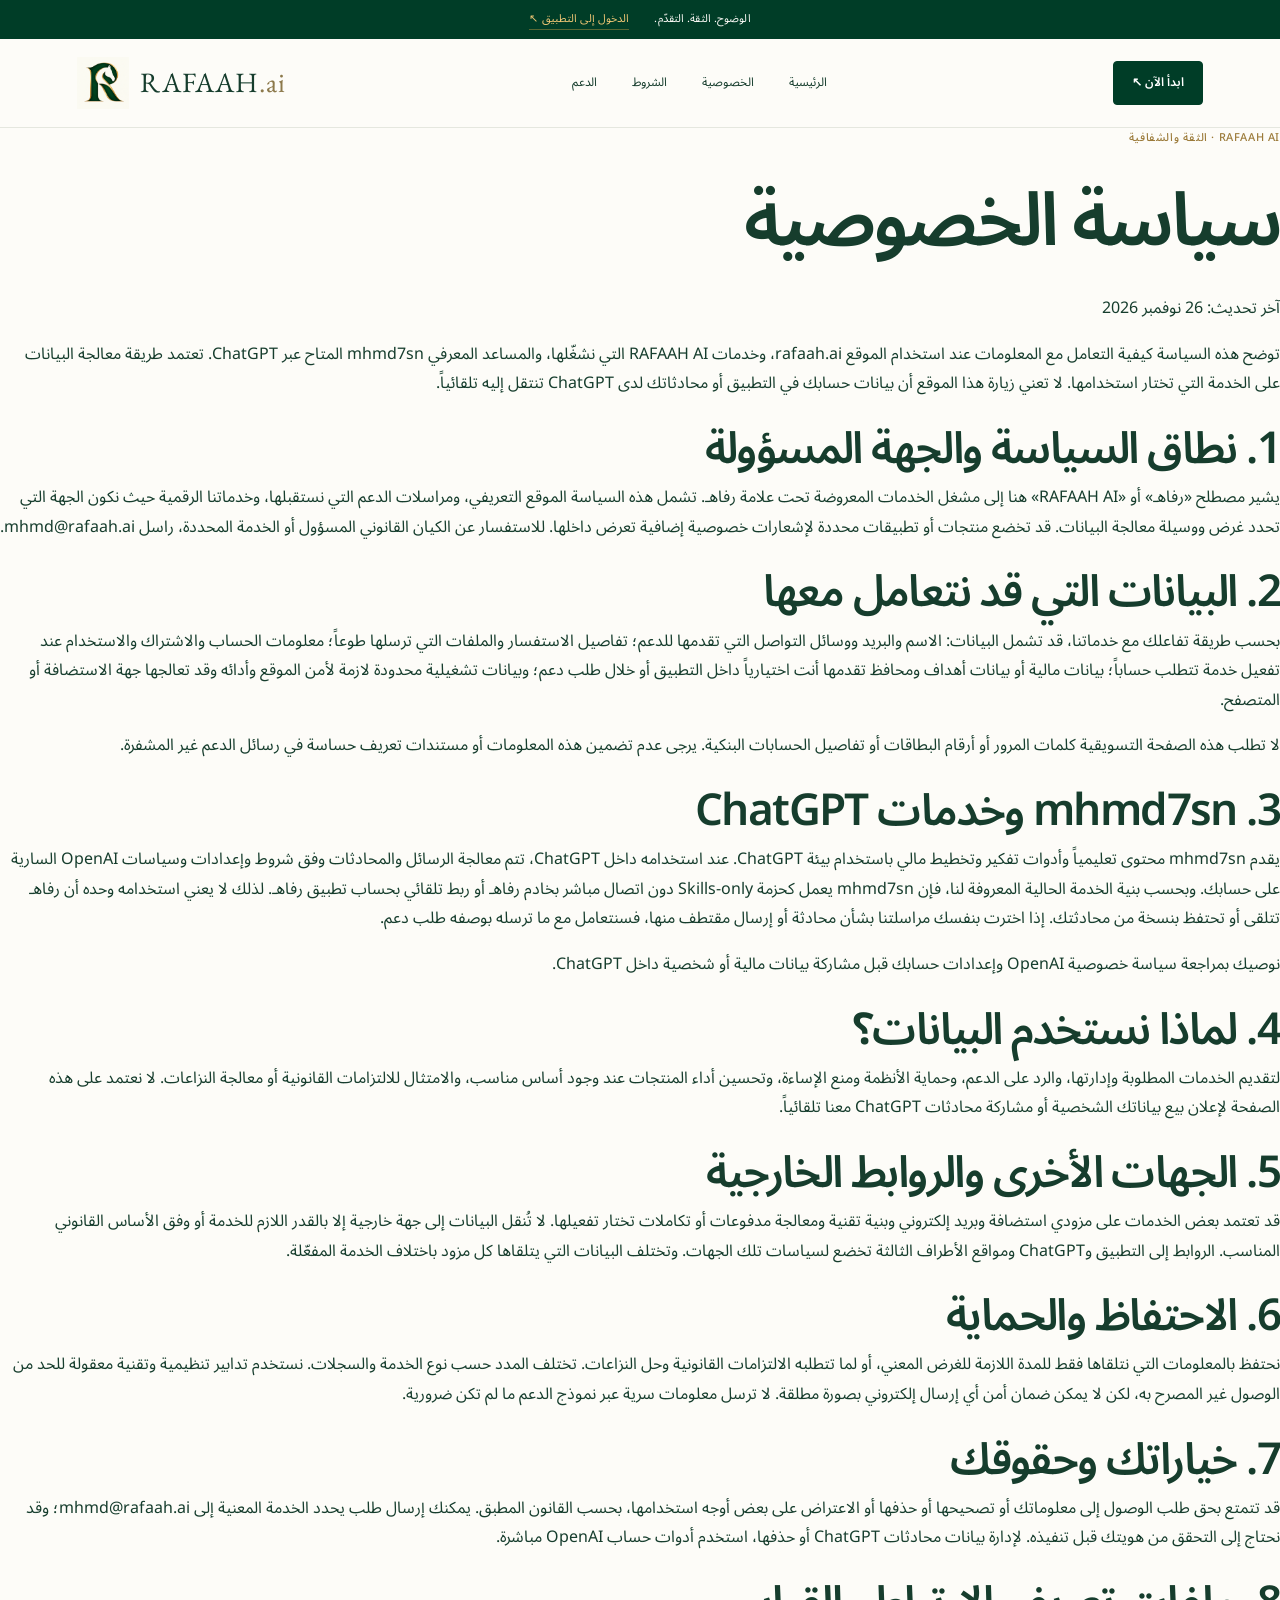
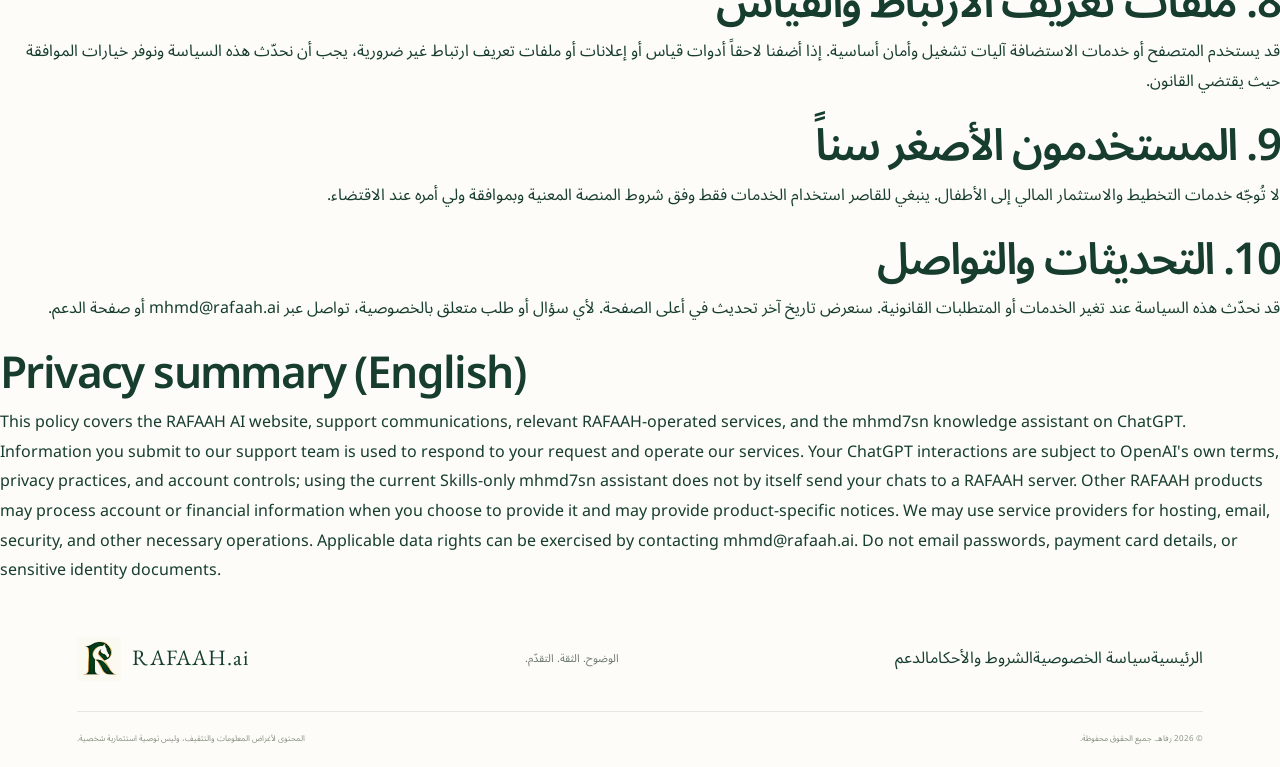
==== privacy.html @ 6abac1b8 "Add RAFAAH AI privacy.html page" ====
<!doctype html>
<html lang="ar" dir="rtl"><head><meta charset="utf-8"><meta name="viewport" content="width=device-width,initial-scale=1">
<meta name="theme-color" content="#003d27"><meta name="description" content="سياسة خصوصية RAFAAH AI والمساعد mhmd7sn وخدمات الدعم.">
<title>سياسة الخصوصية | رفاهـ RAFAAH AI</title>
<link rel="icon" href="assets/logo.webp"><link rel="preconnect" href="https://fonts.googleapis.com"><link rel="preconnect" href="https://fonts.gstatic.com" crossorigin>
<link href="https://fonts.googleapis.com/css2?family=EB+Garamond:wght@400;500&family=Noto+Sans+Arabic:wght@400;500;600;700;800&display=swap" rel="stylesheet">
<link rel="stylesheet" href="styles.css"></head>
<body class="legal-page"><a class="skip" href="#main">انتقل إلى المحتوى</a>
<div class="topbar"><span>الوضوح. الثقة. التقدّم.</span><a href="https://app.rafaah.ai">الدخول إلى التطبيق ↖</a></div>
<header class="header"><a class="brand" href="/" aria-label="الصفحة الرئيسية لرفاهـ"><img src="assets/logo.webp" width="52" height="52" alt="شعار رفاهـ"><span lang="en" dir="ltr">RAFAAH<span class="brand-ai">.ai</span></span></a><nav aria-label="التنقل الرئيسي"><a href="/">الرئيسية</a><a href="privacy.html">الخصوصية</a><a href="terms.html">الشروط</a><a href="support.html">الدعم</a></nav><a class="button small" href="https://app.rafaah.ai">ابدأ الآن ↖</a></header>
<main id="main" class="legal-main"><div class="legal-intro"><p class="eyebrow">RAFAAH AI · الثقة والشفافية</p><h1>سياسة الخصوصية</h1><p class="legal-date">آخر تحديث: 26 نوفمبر 2026</p></div><div class="legal-content"><p class="legal-lead">توضح هذه السياسة كيفية التعامل مع المعلومات عند استخدام الموقع rafaah.ai، وخدمات RAFAAH AI التي نشغّلها، والمساعد المعرفي mhmd7sn المتاح عبر ChatGPT. تعتمد طريقة معالجة البيانات على الخدمة التي تختار استخدامها. لا تعني زيارة هذا الموقع أن بيانات حسابك في التطبيق أو محادثاتك لدى ChatGPT تنتقل إليه تلقائياً.</p>
<h2>1. نطاق السياسة والجهة المسؤولة</h2><p>يشير مصطلح «رفاهـ» أو «RAFAAH AI» هنا إلى مشغل الخدمات المعروضة تحت علامة رفاهـ. تشمل هذه السياسة الموقع التعريفي، ومراسلات الدعم التي نستقبلها، وخدماتنا الرقمية حيث نكون الجهة التي تحدد غرض ووسيلة معالجة البيانات. قد تخضع منتجات أو تطبيقات محددة لإشعارات خصوصية إضافية تعرض داخلها. للاستفسار عن الكيان القانوني المسؤول أو الخدمة المحددة، راسل <a href="mailto:mhmd@rafaah.ai">mhmd@rafaah.ai</a>.</p>
<h2>2. البيانات التي قد نتعامل معها</h2><p>بحسب طريقة تفاعلك مع خدماتنا، قد تشمل البيانات: الاسم والبريد ووسائل التواصل التي تقدمها للدعم؛ تفاصيل الاستفسار والملفات التي ترسلها طوعاً؛ معلومات الحساب والاشتراك والاستخدام عند تفعيل خدمة تتطلب حساباً؛ بيانات مالية أو بيانات أهداف ومحافظ تقدمها أنت اختيارياً داخل التطبيق أو خلال طلب دعم؛ وبيانات تشغيلية محدودة لازمة لأمن الموقع وأدائه وقد تعالجها جهة الاستضافة أو المتصفح.</p><p>لا تطلب هذه الصفحة التسويقية كلمات المرور أو أرقام البطاقات أو تفاصيل الحسابات البنكية. يرجى عدم تضمين هذه المعلومات أو مستندات تعريف حساسة في رسائل الدعم غير المشفرة.</p>
<h2>3. mhmd7sn وخدمات ChatGPT</h2><p>يقدم mhmd7sn محتوى تعليمياً وأدوات تفكير وتخطيط مالي باستخدام بيئة ChatGPT. عند استخدامه داخل ChatGPT، تتم معالجة الرسائل والمحادثات وفق شروط وإعدادات وسياسات OpenAI السارية على حسابك. وبحسب بنية الخدمة الحالية المعروفة لنا، فإن mhmd7sn يعمل كحزمة Skills-only دون اتصال مباشر بخادم رفاهـ أو ربط تلقائي بحساب تطبيق رفاهـ. لذلك لا يعني استخدامه وحده أن رفاهـ تتلقى أو تحتفظ بنسخة من محادثتك. إذا اخترت بنفسك مراسلتنا بشأن محادثة أو إرسال مقتطف منها، فسنتعامل مع ما ترسله بوصفه طلب دعم.</p><p>نوصيك بمراجعة <a href="https://openai.com/policies/privacy-policy/" target="_blank" rel="noopener noreferrer">سياسة خصوصية OpenAI</a> وإعدادات حسابك قبل مشاركة بيانات مالية أو شخصية داخل ChatGPT.</p>
<h2>4. لماذا نستخدم البيانات؟</h2><p>لتقديم الخدمات المطلوبة وإدارتها، والرد على الدعم، وحماية الأنظمة ومنع الإساءة، وتحسين أداء المنتجات عند وجود أساس مناسب، والامتثال للالتزامات القانونية أو معالجة النزاعات. لا نعتمد على هذه الصفحة لإعلان بيع بياناتك الشخصية أو مشاركة محادثات ChatGPT معنا تلقائياً.</p>
<h2>5. الجهات الأخرى والروابط الخارجية</h2><p>قد تعتمد بعض الخدمات على مزودي استضافة وبريد إلكتروني وبنية تقنية ومعالجة مدفوعات أو تكاملات تختار تفعيلها. لا تُنقل البيانات إلى جهة خارجية إلا بالقدر اللازم للخدمة أو وفق الأساس القانوني المناسب. الروابط إلى التطبيق وChatGPT ومواقع الأطراف الثالثة تخضع لسياسات تلك الجهات. وتختلف البيانات التي يتلقاها كل مزود باختلاف الخدمة المفعّلة.</p>
<h2>6. الاحتفاظ والحماية</h2><p>نحتفظ بالمعلومات التي نتلقاها فقط للمدة اللازمة للغرض المعني، أو لما تتطلبه الالتزامات القانونية وحل النزاعات. تختلف المدد حسب نوع الخدمة والسجلات. نستخدم تدابير تنظيمية وتقنية معقولة للحد من الوصول غير المصرح به، لكن لا يمكن ضمان أمن أي إرسال إلكتروني بصورة مطلقة. لا ترسل معلومات سرية عبر نموذج الدعم ما لم تكن ضرورية.</p>
<h2>7. خياراتك وحقوقك</h2><p>قد تتمتع بحق طلب الوصول إلى معلوماتك أو تصحيحها أو حذفها أو الاعتراض على بعض أوجه استخدامها، بحسب القانون المطبق. يمكنك إرسال طلب يحدد الخدمة المعنية إلى <a href="mailto:mhmd@rafaah.ai">mhmd@rafaah.ai</a>؛ وقد نحتاج إلى التحقق من هويتك قبل تنفيذه. لإدارة بيانات محادثات ChatGPT أو حذفها، استخدم أدوات حساب OpenAI مباشرة.</p>
<h2>8. ملفات تعريف الارتباط والقياس</h2><p>قد يستخدم المتصفح أو خدمات الاستضافة آليات تشغيل وأمان أساسية. إذا أضفنا لاحقاً أدوات قياس أو إعلانات أو ملفات تعريف ارتباط غير ضرورية، يجب أن نحدّث هذه السياسة ونوفر خيارات الموافقة حيث يقتضي القانون.</p>
<h2>9. المستخدمون الأصغر سناً</h2><p>لا تُوجّه خدمات التخطيط والاستثمار المالي إلى الأطفال. ينبغي للقاصر استخدام الخدمات فقط وفق شروط المنصة المعنية وبموافقة ولي أمره عند الاقتضاء.</p>
<h2>10. التحديثات والتواصل</h2><p>قد نحدّث هذه السياسة عند تغير الخدمات أو المتطلبات القانونية. سنعرض تاريخ آخر تحديث في أعلى الصفحة. لأي سؤال أو طلب متعلق بالخصوصية، تواصل عبر <a href="mailto:mhmd@rafaah.ai">mhmd@rafaah.ai</a> أو <a href="support.html">صفحة الدعم</a>.</p>
<section lang="en" dir="ltr" class="legal-english"><h2>Privacy summary (English)</h2><p>This policy covers the RAFAAH AI website, support communications, relevant RAFAAH-operated services, and the mhmd7sn knowledge assistant on ChatGPT. Information you submit to our support team is used to respond to your request and operate our services. Your ChatGPT interactions are subject to OpenAI's own terms, privacy practices, and account controls; using the current Skills-only mhmd7sn assistant does not by itself send your chats to a RAFAAH server. Other RAFAAH products may process account or financial information when you choose to provide it and may provide product-specific notices. We may use service providers for hosting, email, security, and other necessary operations. Applicable data rights can be exercised by contacting <a href="mailto:mhmd@rafaah.ai">mhmd@rafaah.ai</a>. Do not email passwords, payment card details, or sensitive identity documents.</p></section></div></main>
<footer><a class="brand" href="/"><img src="assets/logo.webp" alt="شعار رفاهـ" width="44" height="44"><span lang="en" dir="ltr">RAFAAH.ai</span></a><p>الوضوح. الثقة. التقدّم.</p><nav class="footer-links" aria-label="روابط الموقع"><a href="/">الرئيسية</a><a href="privacy.html">سياسة الخصوصية</a><a href="terms.html">الشروط والأحكام</a><a href="support.html">الدعم</a></nav><div class="footer-bottom"><span>© 2026 رفاهـ. جميع الحقوق محفوظة.</span><span>المحتوى لأغراض المعلومات والتثقيف، وليس توصية استثمارية شخصية.</span></div></footer></body></html>
---- styles.css ----
:root{--emerald:#003d27;--deep:#002d1e;--gold:#d8a649;--ivory:#fdfcf8;--ink:#163d2d;--muted:#6e7972;--line:#e5e7df;--font:'Noto Sans Arabic',sans-serif}*{box-sizing:border-box}html{scroll-behavior:smooth;scroll-padding-top:125px}body{margin:0;background:var(--ivory);color:var(--ink);font-family:var(--font);line-height:1.85}a{color:inherit;text-decoration:none}button{font:inherit;cursor:pointer}a,button{-webkit-tap-highlight-color:transparent}a:focus-visible,button:focus-visible,[tabindex]:focus-visible{outline:3px solid var(--gold);outline-offset:5px}img{max-width:100%;display:block}button,a{touch-action:manipulation}.skip{position:fixed;top:-100px;background:white;padding:10px;z-index:100}.skip:focus{top:0}.topbar{position:sticky;top:0;z-index:30;background:var(--emerald);color:var(--ivory);min-height:39px;display:flex;gap:25px;align-items:center;justify-content:center;font-size:11px;letter-spacing:.1px}.topbar a{color:#f0c775;border-bottom:1px solid #d8a64966}.topbar a span{margin-right:10px}.header{position:sticky;top:39px;z-index:29;display:flex;justify-content:space-between;align-items:center;padding:14px 6%;background:#fdfcf8f5;border-bottom:1px solid var(--line);backdrop-filter:blur(14px);min-height:89px}.brand{display:inline-flex;gap:11px;align-items:center}.brand img{mix-blend-mode:multiply;object-fit:contain}.brand>span{font-family:'EB Garamond',serif;font-size:28px;letter-spacing:1px}.brand-ai{color:#8c794b}.header nav{display:flex;gap:35px;font-size:12px}.header nav a:hover{color:#a47a29}.button{background:var(--emerald);color:white;display:inline-flex;align-items:center;justify-content:space-between;gap:36px;padding:15px 25px;font-size:13px;font-weight:600;border:1px solid var(--emerald);border-radius:4px;transition:background .2s,transform .2s}.button:hover{background:#126044;transform:translateY(-2px)}.button span{font-size:20px;line-height:1}.button.small{padding:10px 18px;font-size:12px;gap:22px}.hero{display:grid;grid-template-columns:1fr 1fr;min-height:680px;padding:37px 6% 60px;gap:6%}.hero-copy{padding-top:34px}.eyebrow{display:flex;align-items:center;gap:9px;color:#9b7a39;font-size:11px;letter-spacing:.6px;margin:0 0 22px;font-weight:500}.eyebrow>span{width:7px;height:7px;background:var(--gold);border-radius:100%}h1,h2,h3,p{margin-top:0}h1{font-size:clamp(52px,5.8vw,89px);font-weight:600;line-height:1.4;letter-spacing:-3px;margin-bottom:20px}h1>span{color:#9f813f}h2{font-size:44px;font-weight:600;line-height:1.55;letter-spacing:-1.6px;margin-bottom:0}h2 span{color:#7c8a7d}.hero-desc{font-size:15px;color:var(--muted);line-height:2.1;max-width:430px;margin-bottom:28px}.hero-actions{display:flex;gap:27px;align-items:center}.text-link{display:inline-flex;align-items:center;justify-content:space-between;gap:30px;font-size:12px;font-weight:600;border-bottom:1px solid #a8b7aa;padding:7px 0}.text-link:hover{color:#a47a29;border-color:var(--gold)}.micro{font-size:10px;color:#849086;margin-top:15px}.hero-foot{display:flex;align-items:center;gap:16px;margin-top:45px}.tiny-line{height:1px;width:42px;background:var(--gold)}.hero-foot p{font-size:11px;color:var(--muted);line-height:1.9;margin:0}.hero-foot strong{font-weight:500;color:var(--ink)}.hero-visual{position:relative;min-height:590px;border-radius:5px 5px 100px 5px;overflow:hidden;background:#5a889e}.lifestyle{height:100%;width:100%;object-fit:cover;object-position:center 56%;position:absolute}.photo-shade{position:absolute;inset:0;background:linear-gradient(180deg,#002e2050,transparent 55%,#002e2050)}.photo-caption{position:absolute;top:35px;right:32px;font-size:23px;line-height:1.8;color:white;font-weight:500}.photo-caption span{font-size:14px;color:#e2ebe6;font-weight:400}.floating-card{position:absolute;bottom:42px;right:25px;left:25px;background:#fdfcf8ed;backdrop-filter:blur(10px);padding:20px 24px 8px;border:1px solid #ffffff80;border-radius:8px;box-shadow:0 15px 45px #002d1e20}.float-head,.float-bottom{display:flex;justify-content:space-between;align-items:center;font-size:10px}.live-dot{color:#7d897e;font-size:8px}.live-dot:before{content:'';display:inline-block;background:var(--gold);height:4px;width:4px;border-radius:50%;margin-left:5px}.float-number{text-align:right;font:40px 'EB Garamond',serif;letter-spacing:1px;margin:9px 0}.float-number small{font:10px var(--font);color:var(--muted)}.float-bottom{font-size:9px;color:var(--muted)}.positive{color:#24774b;background:#e5f1e7;padding:2px 7px;border-radius:3px}.floating-card svg{display:block;width:100%;height:52px;margin-top:8px}.floating-card path{stroke:#3a805c;stroke-width:1.7;fill:none}.visual-label{position:absolute;bottom:12px;left:40px;font-size:7px;color:#f9f8e4;letter-spacing:2px}.asset-strip{border-top:1px solid var(--line);border-bottom:1px solid var(--line);display:flex;justify-content:space-between;align-items:center;gap:20px;padding:30px 6%;font-size:12px}.asset-strip>span{font-size:10px;color:var(--muted);line-height:1.8}.asset-strip>span strong{font-weight:500;color:var(--ink)}.asset-strip div{display:flex;align-items:center;gap:12px}.asset-strip b{font-family:serif;font-size:27px;color:#b49454;font-weight:400}.section{padding:95px 6%}.section-intro{display:flex;justify-content:space-between;align-items:flex-end;gap:35px;margin-bottom:45px}.section-intro>p{font-size:13px;line-height:2;color:var(--muted);margin:0;max-width:400px}.section-intro .eyebrow{margin-bottom:12px}.experience{background:#f4f5ef}.experience-grid{display:grid;grid-template-columns: .85fr 1.3fr;gap:6%;align-items:center}.tabs{display:flex;gap:4px;border-bottom:1px solid #d8dfd5;margin-bottom:29px}.tabs button{background:none;border:0;border-bottom:2px solid transparent;padding:10px 9px;color:#7f8a80;font-size:11px;white-space:nowrap}.tabs button[aria-selected=true]{color:var(--emerald);border-color:var(--emerald);font-weight:700}.feature-index{font-size:10px;color:#9b7a39}.demo-copy h3{font-size:27px;line-height:1.8;font-weight:600;letter-spacing:-.5px;margin:10px 0}.demo-copy>p{font-size:13px;color:var(--muted);max-width:350px;min-height:80px}.green{color:var(--emerald)}.dashboard{border:1px solid #dde3d9;border-radius:8px;background:var(--ivory);box-shadow:0 20px 55px #003d270b;overflow:hidden}.dash-top{display:flex;align-items:center;justify-content:space-between;padding:14px 23px;background:var(--emerald);color:white}.dash-brand{font:19px 'EB Garamond',serif;letter-spacing:1px}.demo-badge{font-size:8px;opacity:.7}.dash-body{padding:25px}.dash-heading{display:flex;align-items:center;justify-content:space-between;font-size:10px;color:var(--muted)}.periods{display:flex;background:#eeefe7;border-radius:4px;padding:2px}.periods button{font-size:9px;border:0;background:none;color:#8a9489;padding:3px 10px;border-radius:3px}.periods button[aria-pressed=true]{background:white;color:var(--emerald);box-shadow:0 1px 4px #003d2710}.metric{display:flex;align-items:baseline;gap:10px;margin-top:6px}.metric strong{font:45px 'EB Garamond',serif;font-weight:500;letter-spacing:-1px}.metric>span{font-size:9px;color:#849084}.metric-trend{color:#47825a;font-size:9px}.chart-area{min-height:215px;margin-top:15px}.growth-chart{width:100%;height:185px;overflow:visible}.grid-lines path{stroke:#e3e8dd;stroke-dasharray:4 5;fill:none;stroke-width:1}.chart-line{stroke:#246848;stroke-width:2.5;fill:none;stroke-linejoin:round}.chart-labels{display:flex;justify-content:space-between;color:#929d91;font-size:8px;direction:ltr}.dash-bottom{display:flex;justify-content:space-between;gap:8px;border-top:1px solid var(--line);padding-top:15px;font-size:8px}.dash-bottom span{display:flex;align-items:center;gap:5px}.dash-bottom b{font-weight:500;margin-right:5px}.dot{width:6px;height:6px;background:#1c6244;display:inline-block;border-radius:50%}.dot.gold{background:var(--gold)}.dot.light{background:#a5b59c}.feature-grid{display:grid;grid-template-columns:repeat(3,1fr);gap:22px}.feature-card{border:1px solid var(--line);border-radius:5px;padding:27px 25px 22px;background:#fffefa;display:flex;flex-direction:column;transition:transform .25s,box-shadow .25s}.feature-card:hover{transform:translateY(-5px);box-shadow:0 12px 35px #003d2708}.card-no{font-size:8px;letter-spacing:1.2px;color:#9b967b;direction:ltr;text-align:right}.feature-card h3{font-size:20px;font-weight:600;letter-spacing:-.5px;margin:15px 0 8px}.feature-card>p{font-size:12px;color:var(--muted);line-height:2;min-height:75px;margin-bottom:18px}.feature-card .text-link{margin-top:auto;font-size:11px}.mini-profit{height:130px;display:flex;align-items:center;justify-content:flex-end;gap:9px;font:38px 'EB Garamond',serif;position:relative}.mini-profit small{font:11px var(--font);color:#408c5e;background:#eef5e9;padding:3px 6px}.mini-profit>span{position:absolute;right:0;bottom:17px;font:9px var(--font);color:#8f988a}.mini-bars{display:flex;align-items:flex-end;justify-content:flex-end;gap:9px;height:130px;padding:26px 5px 27px;position:relative}.mini-bars i{width:20px;background:#a6bca6;height:40%;border-radius:2px 2px 0 0}.mini-bars i:nth-child(2){height:65%}.mini-bars i:nth-child(3){height:54%}.mini-bars i:nth-child(4){height:80%;background:var(--gold)}.mini-bars i:nth-child(5){height:72%}.mini-bars i:nth-child(6){height:100%;background:var(--emerald)}.mini-bars span{position:absolute;bottom:0;right:0;font-size:9px;color:#939b90}.mini-report{height:110px;width:80%;border:1px solid #e4e4d8;transform:rotate(-4deg);margin:20px auto 0;padding:12px 15px;box-shadow:4px 5px 0 #eef0e6;display:flex;flex-wrap:wrap;gap:5px;justify-content:space-between;background:#fff}.mini-report>span:first-child{font:16px 'EB Garamond',serif}.mini-report>span:nth-child(2){font-size:7px}.mini-report div{height:5px;width:80%;background:#e8ede1}.mini-report div:last-child{width:55%;background:#d8a64955}.sync-feature{margin-top:25px;background:#edf0e6;display:grid;grid-template-columns:1fr 1fr;border-radius:5px;overflow:hidden;min-height:360px}.sync-copy{padding:38px 45px}.sync-copy .eyebrow{margin-bottom:10px}.sync-copy h3{font-size:29px;line-height:1.6;letter-spacing:-.5px;font-weight:600;margin-bottom:14px}.sync-copy>p:not(.eyebrow){font-size:12px;color:var(--muted);max-width:360px}.sync-copy .button{font-size:11px;padding:10px 18px;margin-top:8px}.sync-art{position:relative;min-height:330px;display:flex;align-items:center;justify-content:center;overflow:hidden}.orbit{position:absolute;border:1px solid #cbd6c5;border-radius:50%;width:230px;height:230px}.orbit-two{width:350px;height:350px;border-style:dashed;opacity:.65}.sync-logo{z-index:1;width:100px;height:100px;background:var(--ivory);border-radius:50%;padding:15px;box-shadow:0 8px 30px #003d2714;display:grid;place-items:center}.sync-logo img{mix-blend-mode:multiply}.broker{position:absolute;padding:9px 18px;background:var(--ivory);border:1px solid #e0e5d8;box-shadow:0 5px 15px #003d2706;border-radius:4px;font-size:12px;letter-spacing:.3px;z-index:2}.binance{top:40px;right:20%;color:#a67a1d}.alpaca{top:150px;left:3%;color:#68844b}.ibkr{bottom:47px;right:19%;color:#a94d3a}.sync-note{position:absolute;bottom:14px;font-size:8px;color:#909b8d}.illustration-note{text-align:center;font-size:9px;color:#92988e;margin:20px 0 0}.how{border-top:1px solid var(--line);text-align:center;padding-top:75px}.how .eyebrow{justify-content:center}.how h2{font-size:38px}.steps{display:grid;grid-template-columns:repeat(3,1fr);gap:40px;text-align:right;margin:45px 0 30px}.steps article{border-top:1px solid #dce0d4;padding-top:20px;position:relative}.steps article>span{font:32px 'EB Garamond',serif;color:#b0904b}.steps h3{font-size:19px;font-weight:600;margin:10px 0}.steps p{color:var(--muted);font-size:12px}.final-cta{position:relative;overflow:hidden;text-align:center;background:var(--emerald);color:var(--ivory);padding:75px 6% 65px}.final-cta .eyebrow{justify-content:center;color:var(--gold)}.final-cta h2{font-size:51px;line-height:1.6;position:relative}.final-cta h2 span{color:#e3bd72}.final-cta>p:not(.eyebrow){font-size:13px;color:#b4c6b9;margin-top:20px;position:relative}.gold-button{background:var(--gold);border-color:var(--gold);color:var(--deep);position:relative;margin-top:10px}.gold-button:hover{background:#e9bd64}.final-note{display:block;font-size:9px;color:#91ad99;margin-top:17px}.final-cta:before,.final-cta:after{content:'';width:700px;height:700px;border:1px solid #ffffff0a;position:absolute;left:-250px;top:-50px;border-radius:50%}.final-cta:after{width:900px;height:900px;left:-350px;top:-150px}.final-cta .button{z-index:1}footer{padding:35px 6% 20px;display:flex;align-items:center;justify-content:space-between;flex-wrap:wrap;gap:20px}footer .brand>span{font-size:22px}footer>p,footer>a:not(.brand){font-size:11px;color:var(--muted);margin:0}.footer-bottom{border-top:1px solid var(--line);padding-top:20px;margin-top:10px;display:flex;justify-content:space-between;gap:20px;flex-basis:100%;font-size:8px;color:#899283}.mobile-cta{display:none}.allocation-view{display:flex;align-items:center;justify-content:center;gap:35px;min-height:215px}.donut{height:150px;width:150px;flex-shrink:0;border-radius:50%;background:conic-gradient(#1c6244 0 42%,#d8a649 42% 70%,#a5b59c 70%);position:relative}.donut:after{content:'5 فئات أصول';position:absolute;inset:23px;background:var(--ivory);border-radius:50%;display:grid;place-items:center;font-size:10px}.allocation-legend{display:grid;gap:12px;font-size:10px}.allocation-legend b{margin-right:18px}.income-view{display:flex;height:210px;align-items:flex-end;justify-content:space-around;padding:25px 5px 10px;gap:10px;direction:ltr}.income-column{height:var(--height);width:11%;background:#1f6545;position:relative;border-radius:4px 4px 0 0;min-width:25px}.income-column:nth-child(even){background:#d8a649}.income-column span{position:absolute;bottom:-24px;left:50%;transform:translateX(-50%);font-size:8px;color:#849081;white-space:nowrap}.chart-area.income{margin-bottom:20px}@media(min-width:1600px){.hero,.section,.asset-strip,.header,footer{padding-left:max(6%,calc((100vw - 1420px)/2));padding-right:max(6%,calc((100vw - 1420px)/2))}.hero{grid-template-columns:1fr 1fr}.hero-visual{max-height:720px}}@media(max-width:1050px){.hero{gap:4%;padding-top:25px;min-height:620px}.hero-visual{min-height:550px}.hero-copy{padding-top:25px}h1{font-size:61px}.hero-desc{font-size:13px}.hero-actions{gap:17px}.hero-actions .button{gap:22px}.hero-foot{margin-top:25px}.asset-strip{gap:15px}.asset-strip div{font-size:10px;gap:7px}.section{padding:75px 5%}.experience-grid{gap:4%;grid-template-columns:1fr 1.15fr}.tabs button{padding:8px 5px;font-size:10px}.feature-card{padding:20px}.feature-card h3{font-size:17px}.sync-copy{padding:30px}.metric strong{font-size:38px}.mini-profit{font-size:30px}.mini-profit small{font-size:9px}}@media(max-width:760px){html{scroll-padding-top:118px}.topbar{min-height:35px;font-size:9px;gap:15px}.header{top:35px;min-height:76px;padding:10px 5%}.header .brand img{width:40px;height:40px}.brand>span{font-size:23px}.header nav{display:none}.button.small{padding:9px 15px;font-size:10px}.hero{grid-template-columns:1fr;padding:25px 5% 35px;gap:30px}.hero-copy{padding-top:8px}.eyebrow{font-size:10px;margin-bottom:16px}h1{font-size:61px;line-height:1.35;margin-bottom:17px;letter-spacing:-2px}.hero-desc{font-size:13px;max-width:100%;margin-bottom:23px}.hero-foot{display:none}.hero-actions{gap:26px}.hero-visual{min-height:510px;max-height:610px;aspect-ratio:.85;border-radius:5px 5px 70px 5px}.lifestyle{object-position:center 58%}.photo-caption{top:23px;right:23px;font-size:23px}.floating-card{bottom:35px;right:20px;left:20px;padding:18px 20px 7px}.float-number{font-size:38px}.asset-strip{padding:22px 5%;flex-wrap:wrap;justify-content:flex-start;column-gap:25px;row-gap:12px}.asset-strip>span{flex-basis:100%;display:flex;gap:6px;font-size:10px}.asset-strip>span br{display:none}.asset-strip div{font-size:10px}.asset-strip b{font-size:23px}.section{padding:55px 5%}.section-intro{display:block;margin-bottom:28px}h2{font-size:34px;line-height:1.6;letter-spacing:-.9px}.section-intro>p{margin-top:20px;font-size:12px}.experience-grid{grid-template-columns:1fr;gap:30px}.tabs{margin-bottom:20px;gap:17px}.tabs button{font-size:11px;padding:10px 5px}.demo-copy h3{font-size:25px;margin-top:8px}.demo-copy>p{min-height:0;max-width:100%;font-size:12px}.dash-body{padding:20px}.metric strong{font-size:39px}.growth-chart{height:170px}.chart-area{min-height:200px}.feature-grid{grid-template-columns:1fr;gap:16px}.feature-card{padding:25px}.feature-card h3{font-size:22px}.feature-card>p{min-height:0;margin-bottom:20px;font-size:12px}.feature-card .text-link{align-self:flex-start;gap:35px}.mini-profit{font-size:40px;height:110px}.mini-bars{height:110px;justify-content:flex-start;direction:ltr}.mini-report{width:70%;margin-top:17px;height:105px}.feature-card .card-no{font-size:9px}.sync-feature{grid-template-columns:1fr;margin-top:20px}.sync-copy{padding:28px}.sync-copy h3{font-size:27px}.sync-art{min-height:300px}.orbit{width:210px;height:210px}.orbit-two{width:310px;height:310px}.binance{top:19px;right:15%}.alpaca{top:130px;left:5%}.ibkr{bottom:40px;right:15%}.how h2{font-size:30px}.steps{grid-template-columns:1fr;gap:15px;margin:25px 0}.steps article{padding:17px 50px 0 0}.steps article>span{position:absolute;right:0;top:20px;font-size:29px}.steps h3{margin:3px 0;font-size:18px}.steps p{margin-bottom:10px}.final-cta{padding:50px 5%}.final-cta h2{font-size:39px}footer{padding:25px 5% 95px;gap:16px}footer>.brand{flex-basis:100%}footer .brand img{width:38px;height:38px}footer>p,footer>a:not(.brand){font-size:10px}.footer-bottom{display:block;font-size:8px}.footer-bottom>span{display:block;margin-bottom:5px}.mobile-cta{display:flex;position:fixed;z-index:35;bottom:12px;left:5%;right:5%;box-shadow:0 5px 30px #002d1e35;padding:12px 22px;border:1px solid #3c7254}.allocation-view{gap:20px}.donut{width:135px;height:135px}}@media(prefers-reduced-motion:reduce){html{scroll-behavior:auto}*,*:before,*:after{transition:none!important;animation:none!important}}
:where(.hero-copy,.hero-visual,.demo-copy,.dashboard){min-width:0}
@media(max-width:760px){.hero .hero-visual{aspect-ratio:auto;width:100%;height:510px}}
.header{direction:ltr}
.header .brand{direction:ltr}
.header nav,.header>.button{direction:rtl}
footer,footer .brand{direction:ltr}
footer>p,footer>a:not(.brand),.footer-bottom{direction:rtl}
.sync-art .sync-logo{width:112px;height:112px;aspect-ratio:1;flex-shrink:0;padding:13px;border-radius:50%;overflow:hidden;box-sizing:border-box;place-items:center}
.sync-art .sync-logo img{display:block;width:86px;height:86px;max-width:100%;max-height:100%;aspect-ratio:1;object-fit:contain;mix-blend-mode:normal}
.sync-art .broker{display:flex;align-items:center;justify-content:center;gap:7px;width:148px;min-height:58px;padding:13px 14px;box-sizing:border-box}
.sync-art .broker svg{display:block;max-width:100%;object-fit:contain;flex-shrink:0}
.sync-art .binance{right:12%;color:#181a20;font-family:Arial,sans-serif;font-size:13px;font-weight:700;letter-spacing:.2px}
.sync-art .alpaca svg{width:100px;height:auto}
.sync-art .ibkr{right:12%}
.sync-art .ibkr svg{width:118px;height:auto}
@media(max-width:760px){.sync-art .broker{width:132px;min-height:54px;padding:12px}.sync-art .binance{right:8%}.sync-art .ibkr{right:8%}.sync-art .ibkr svg{width:106px}.sync-art .alpaca{left:3%}}
@media(max-width:420px){.sync-art .broker{width:116px;min-height:50px;padding:10px;gap:5px}.sync-art .binance{font-size:11px;right:5%}.sync-art .binance svg{width:23px;height:23px}.sync-art .alpaca svg{width:88px}.sync-art .ibkr svg{width:94px}.sync-art .ibkr{right:calc(50% - 58px);bottom:35px}.sync-art .alpaca{left:5%;top:19px}}
.hero .hero-visual{height:620px;min-height:0;max-height:none;border-radius:5px 5px 70px 5px;align-self:center;background:#e2dbca}
.hero .lifestyle{object-position:center;object-fit:cover}
.wealth-summary{margin:0 6% 55px;padding:34px 4%;display:grid;grid-template-columns:1.05fr 1fr;gap:8%;align-items:center;background:#f1f3eb;border:1px solid var(--line);border-radius:6px}
.summary-copy .eyebrow{margin-bottom:9px}
.summary-copy h2{font-size:29px;line-height:1.75;letter-spacing:-.6px}
.summary-copy>p:not(.eyebrow){font-size:12px;color:var(--muted);margin:12px 0}
.wealth-summary .floating-card{position:relative;inset:auto;width:100%;min-width:0;background:var(--ivory);backdrop-filter:none;box-shadow:0 8px 25px #003d2707;border:1px solid #dde3d6;padding:22px 25px 15px}
.wealth-summary .float-number{font-size:43px;margin:13px 0}
.wealth-summary .floating-card svg{height:74px;margin-top:20px}
@media(max-width:1050px) and (min-width:761px){.hero .hero-visual{height:560px}.summary-copy h2{font-size:25px}}
@media(max-width:760px){.hero .hero-visual{height:auto;aspect-ratio:4/5;min-height:0;max-height:none;border-radius:5px 5px 50px 5px}.wealth-summary{grid-template-columns:minmax(0,1fr);gap:24px;margin:0 5% 35px;padding:25px 22px}.summary-copy h2{font-size:25px}.wealth-summary .floating-card{padding:20px}.wealth-summary .float-number{font-size:38px}.wealth-summary .floating-card svg{height:65px}}
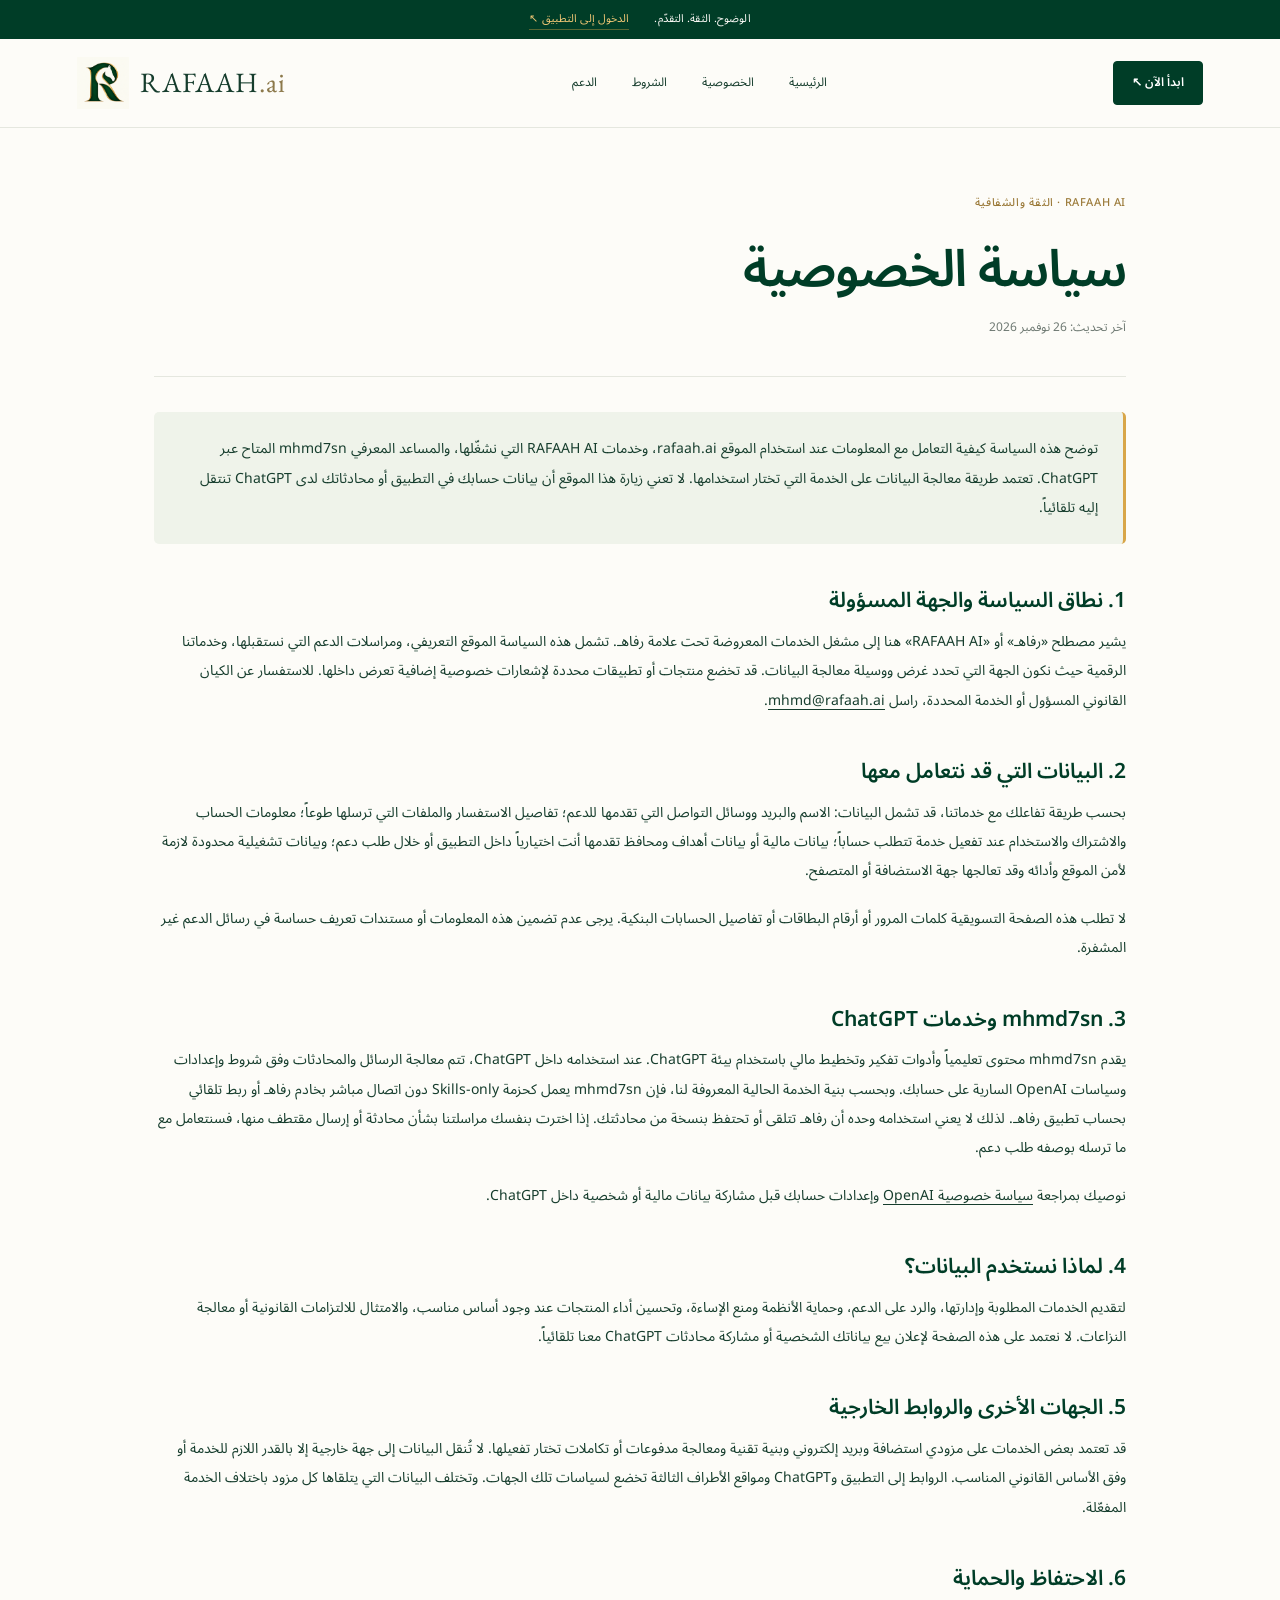
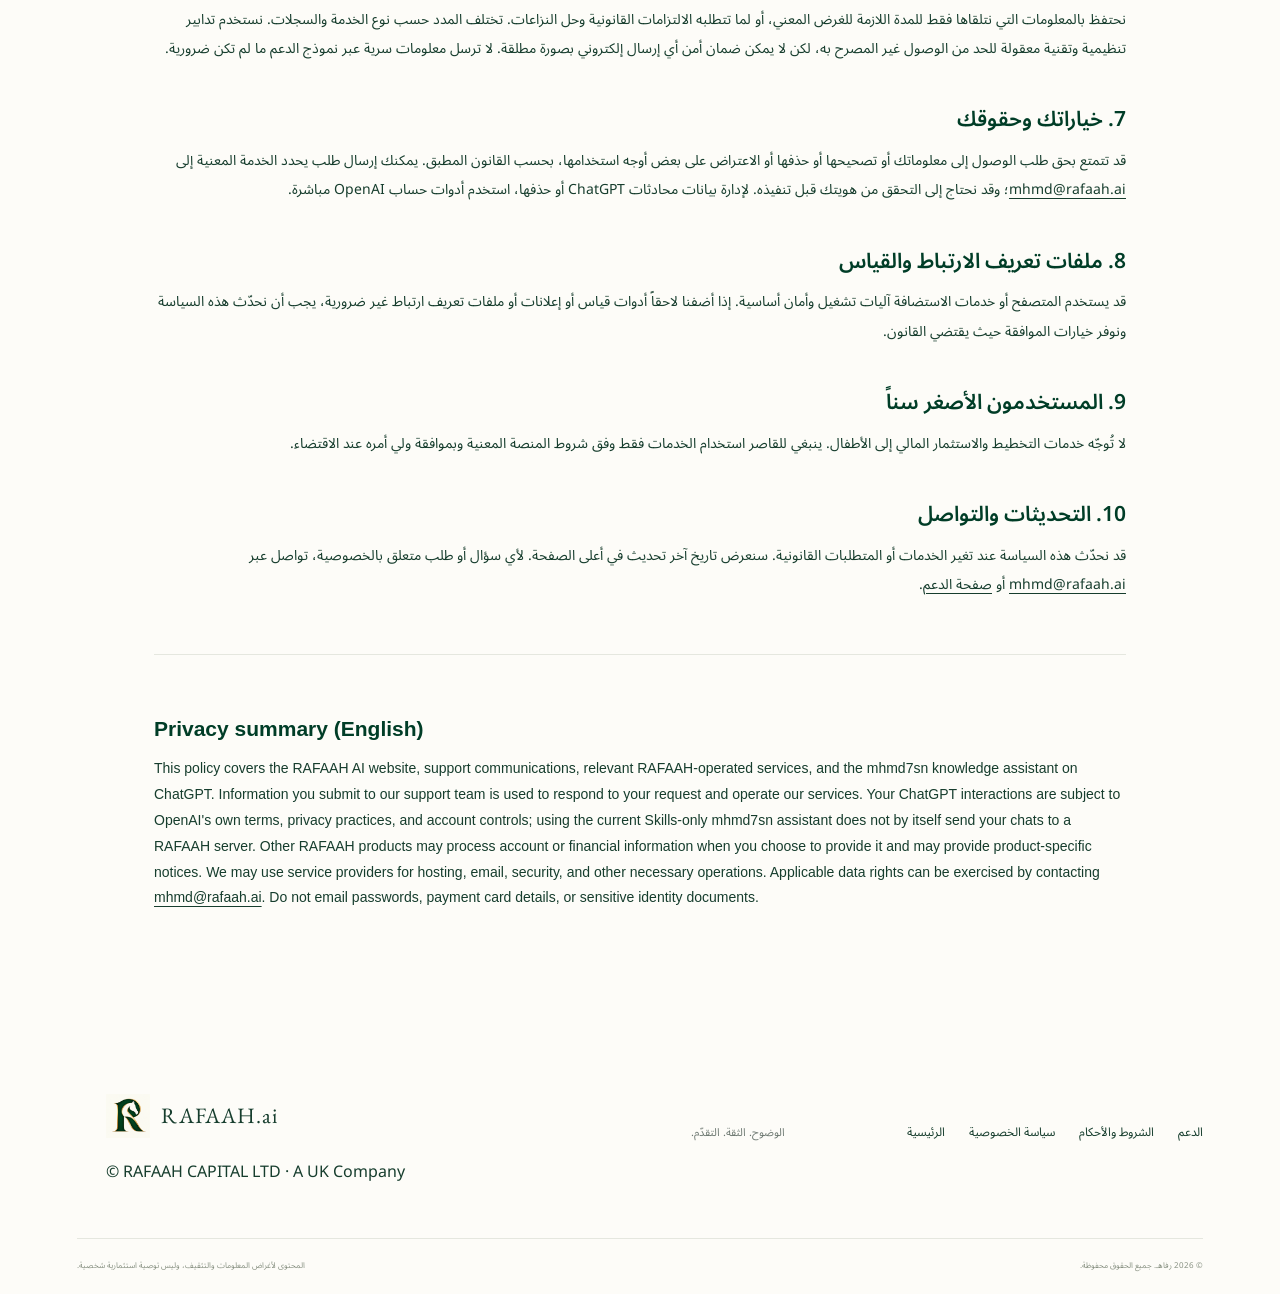
==== commit 5118e816: "Credit RAFAAH CAPITAL LTD under footer logo" ====
--- a/privacy.html
+++ b/privacy.html
@@ -20,4 +20,4 @@
 <h2>9. المستخدمون الأصغر سناً</h2><p>لا تُوجّه خدمات التخطيط والاستثمار المالي إلى الأطفال. ينبغي للقاصر استخدام الخدمات فقط وفق شروط المنصة المعنية وبموافقة ولي أمره عند الاقتضاء.</p>
 <h2>10. التحديثات والتواصل</h2><p>قد نحدّث هذه السياسة عند تغير الخدمات أو المتطلبات القانونية. سنعرض تاريخ آخر تحديث في أعلى الصفحة. لأي سؤال أو طلب متعلق بالخصوصية، تواصل عبر <a href="mailto:mhmd@rafaah.ai">mhmd@rafaah.ai</a> أو <a href="support.html">صفحة الدعم</a>.</p>
 <section lang="en" dir="ltr" class="legal-english"><h2>Privacy summary (English)</h2><p>This policy covers the RAFAAH AI website, support communications, relevant RAFAAH-operated services, and the mhmd7sn knowledge assistant on ChatGPT. Information you submit to our support team is used to respond to your request and operate our services. Your ChatGPT interactions are subject to OpenAI's own terms, privacy practices, and account controls; using the current Skills-only mhmd7sn assistant does not by itself send your chats to a RAFAAH server. Other RAFAAH products may process account or financial information when you choose to provide it and may provide product-specific notices. We may use service providers for hosting, email, security, and other necessary operations. Applicable data rights can be exercised by contacting <a href="mailto:mhmd@rafaah.ai">mhmd@rafaah.ai</a>. Do not email passwords, payment card details, or sensitive identity documents.</p></section></div></main>
-<footer><a class="brand" href="/"><img src="assets/logo.webp" alt="شعار رفاهـ" width="44" height="44"><span lang="en" dir="ltr">RAFAAH.ai</span></a><p>الوضوح. الثقة. التقدّم.</p><nav class="footer-links" aria-label="روابط الموقع"><a href="/">الرئيسية</a><a href="privacy.html">سياسة الخصوصية</a><a href="terms.html">الشروط والأحكام</a><a href="support.html">الدعم</a></nav><div class="footer-bottom"><span>© 2026 رفاهـ. جميع الحقوق محفوظة.</span><span>المحتوى لأغراض المعلومات والتثقيف، وليس توصية استثمارية شخصية.</span></div></footer></body></html>+<footer><div class="footer-brand-block"><footer><a class="brand" href="/"><img src="assets/logo.webp" alt="شعار رفاهـ" width="44" height="44"><span lang="en" dir="ltr">RAFAAH.ai</span></a><span class="footer-company-credit" lang="en" dir="ltr">© RAFAAH CAPITAL LTD · A UK Company</span></div><p>الوضوح. الثقة. التقدّم.</p><nav class="footer-links" aria-label="روابط الموقع"><a href="/">الرئيسية</a><a href="privacy.html">سياسة الخصوصية</a><a href="terms.html">الشروط والأحكام</a><a href="support.html">الدعم</a></nav><div class="footer-bottom"><span>© 2026 رفاهـ. جميع الحقوق محفوظة.</span><span>المحتوى لأغراض المعلومات والتثقيف، وليس توصية استثمارية شخصية.</span></div></footer></body></html>
--- a/styles.css
+++ b/styles.css
@@ -27,3 +27,29 @@
 .wealth-summary .floating-card svg{height:74px;margin-top:20px}
 @media(max-width:1050px) and (min-width:761px){.hero .hero-visual{height:560px}.summary-copy h2{font-size:25px}}
 @media(max-width:760px){.hero .hero-visual{height:auto;aspect-ratio:4/5;min-height:0;max-height:none;border-radius:5px 5px 50px 5px}.wealth-summary{grid-template-columns:minmax(0,1fr);gap:24px;margin:0 5% 35px;padding:25px 22px}.summary-copy h2{font-size:25px}.wealth-summary .floating-card{padding:20px}.wealth-summary .float-number{font-size:38px}.wealth-summary .floating-card svg{height:65px}}
+
+/* RAFAAH AI legal and support pages */
+.footer-links{display:flex;flex-wrap:wrap;align-items:center;gap:10px 24px;font-size:12px}
+.footer-links a:hover,.legal-content a:hover{color:#a47a29;text-decoration:underline}
+.legal-main{max-width:1100px;margin:0 auto;padding:65px 5% 95px;min-height:62vh}
+.legal-intro{border-bottom:1px solid var(--line);padding-bottom:25px;margin-bottom:35px}
+.legal-intro h1{font-size:clamp(32px,4vw,52px);line-height:1.4;margin:0 0 10px;color:var(--emerald);letter-spacing:-1px}
+.legal-date,.legal-hint{font-size:12px;color:var(--muted)}
+.legal-content{max-width:980px;color:var(--ink)}
+.legal-lead{font-size:17px;line-height:2.05;background:#eff3ea;border-right:3px solid var(--gold);padding:22px 25px;border-radius:5px}
+.legal-content h2{font-size:21px;line-height:1.55;margin:40px 0 10px;color:var(--emerald);letter-spacing:0}
+.legal-content p{font-size:14px;line-height:2.1;margin:10px 0 18px}
+.legal-content a:not(.text-link){text-decoration:underline;text-underline-offset:4px}
+.legal-english{border-top:1px solid var(--line);margin-top:55px;padding-top:18px;font-family:Arial,sans-serif}
+.legal-english h2{font-size:21px}.legal-english p{line-height:1.85}
+.support-grid{display:grid;grid-template-columns:minmax(0,1.6fr) minmax(250px,.8fr);gap:45px;align-items:start}
+.support-grid h2{margin-top:0}
+.support-panel{background:white;border:1px solid var(--line);padding:28px;border-radius:8px}
+.support-aside{background:#eff3ea;padding:25px;border-radius:8px}
+#support-form{display:flex;flex-direction:column;gap:9px}
+#support-form label{font-weight:600;font-size:13px;margin-top:10px}
+#support-form input,#support-form select,#support-form textarea{width:100%;padding:12px 14px;border:1px solid #cbd5ca;border-radius:5px;background:white;color:var(--ink);font:inherit;font-size:14px}
+#support-form textarea{resize:vertical}
+#support-form input:focus-visible,#support-form select:focus-visible,#support-form textarea:focus-visible{outline:2px solid var(--gold);outline-offset:2px}
+#support-form .button{justify-content:center;margin-top:15px}
+@media(max-width:760px){.legal-main{padding:35px 5% 65px}.legal-lead{font-size:14px;padding:17px}.legal-content p{font-size:13px}.support-grid{grid-template-columns:1fr;gap:22px}.support-panel{padding:18px}.footer-links{width:100%;justify-content:center;gap:8px 18px}.legal-page .header nav{display:none}}
